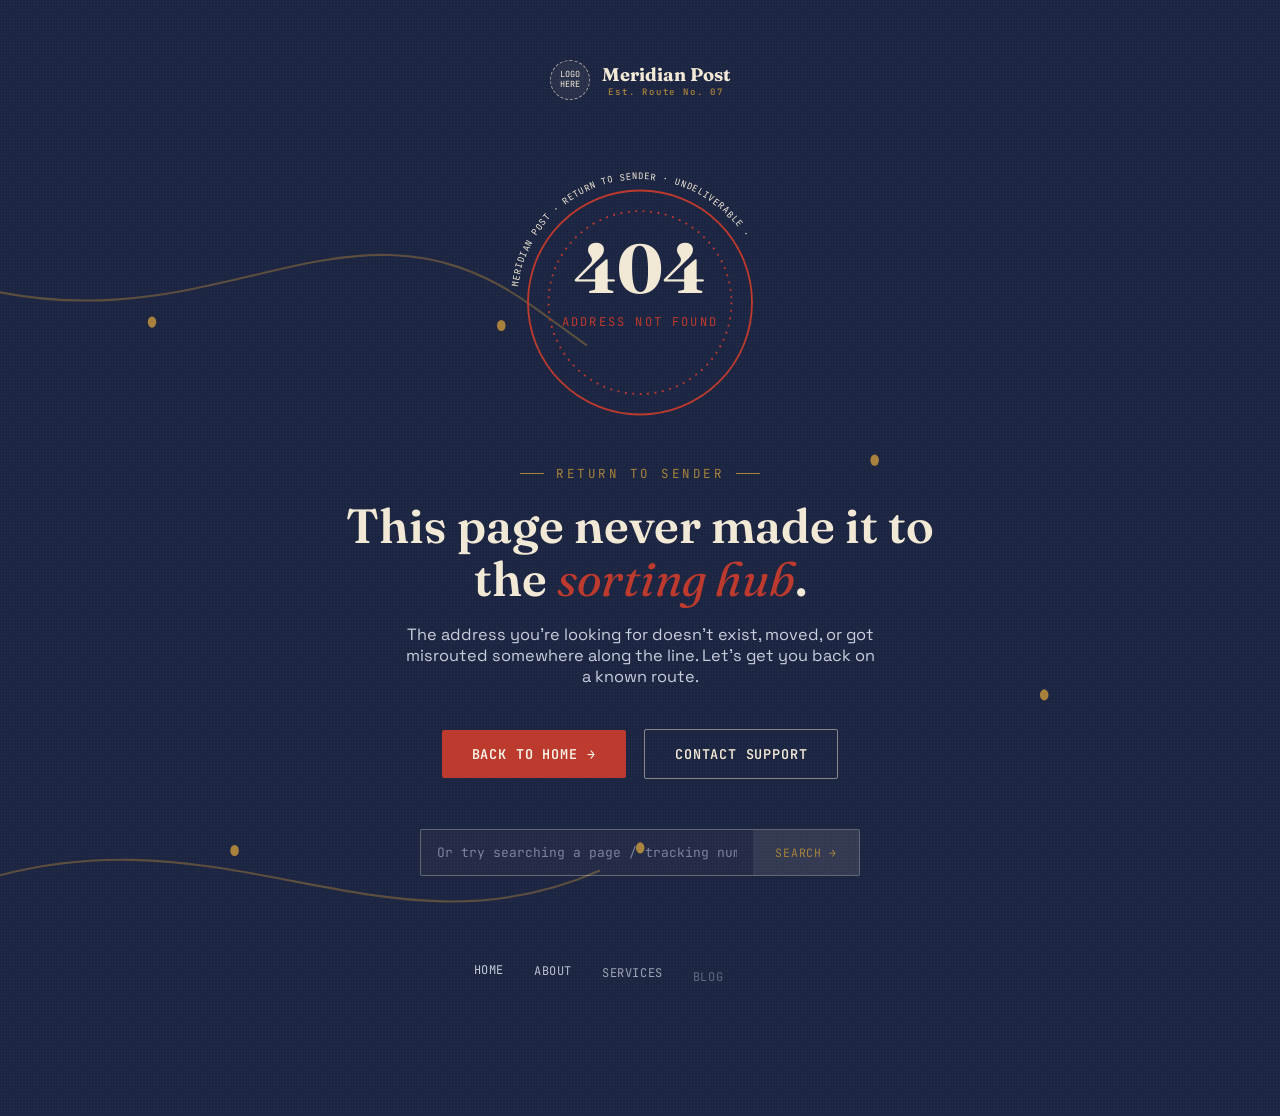
==== 404error.html @ b2aa3aba "first commit" ====
<!DOCTYPE html>
<html lang="en">
<head>
<meta charset="UTF-8">
<meta name="viewport" content="width=device-width, initial-scale=1.0">
<title>404 — Lost in the Mail | Meridian Post</title>
<link rel="preconnect" href="https://fonts.googleapis.com">
<link href="https://fonts.googleapis.com/css2?family=Fraunces:ital,opsz,wght@0,9..144,400;0,9..144,600;0,9..144,700;0,9..144,900;1,9..144,400;1,9..144,600&family=Space+Grotesk:wght@400;500;600;700&family=JetBrains+Mono:wght@400;500;600&display=swap" rel="stylesheet">

<style>
  /* ==========================================================================
     MERIDIAN POST — 404.html
     All CSS for this page lives here, scoped to this single file.
     ========================================================================== */

  :root{
    --navy: #1C2541;
    --navy-deep: #12182E;
    --parchment: #F1E8D6;
    --cream: #FAF5E9;
    --red: #BC3A2E;
    --brass: #A8823C;
    --ink: #211D18;
    --white: #FFFDF8;
    --font-display: 'Fraunces', serif;
    --font-body: 'Space Grotesk', sans-serif;
    --font-mono: 'JetBrains Mono', monospace;
    --ease-post: cubic-bezier(.22,1,.36,1);
  }

  *,*::before,*::after{ box-sizing:border-box; margin:0; padding:0; }

  body{
    font-family: var(--font-body);
    background: var(--navy);
    color: var(--parchment);
    min-height: 100vh;
    overflow-x: hidden;
    -webkit-font-smoothing: antialiased;
  }
  a{ color:inherit; text-decoration:none; }
  button{ font-family:inherit; cursor:pointer; border:none; background:none; }

  ::selection{ background: var(--red); color: var(--cream); }

  @media (prefers-reduced-motion: reduce){
    *{ animation-duration:0.001ms !important; transition-duration:0.001ms !important; }
  }

  /* ---------------------------------------------------------------------- */
  .error-page{
    position: relative;
    min-height: 100vh;
    display:flex;
    flex-direction:column;
    align-items:center;
    justify-content:center;
    text-align:center;
    padding: 60px 24px;
    overflow:hidden;
  }

  .error-noise{
    position:absolute; inset:0; opacity:.05; pointer-events:none;
    background-image: radial-gradient(circle, #fff 1px, transparent 1px);
    background-size: 3px 3px;
  }

  .error-route-svg{ position:absolute; inset:0; width:100%; height:100%; pointer-events:none; }
  .error-route-path{ fill:none; stroke: rgba(168,130,60,.45); stroke-width:1.5; stroke-dasharray: 8 8; }
  .error-dot{ fill: var(--brass); }

  .error-logo{
    position: relative; z-index: 2;
    display:flex; align-items:center; gap:12px;
    margin-bottom: 60px;
  }
  .error-logo-mark{
    width: 40px; height:40px; border-radius:50%;
    border: 1.5px dashed rgba(241,232,214,.6);
    display:flex; align-items:center; justify-content:center;
    font-family: var(--font-mono); font-size:8.5px; text-align:center; color: var(--parchment);
    line-height:1.15; flex-shrink:0; background: rgba(241,232,214,.06);
  }
  .error-logo-text{ font-family: var(--font-display); font-size:1.15rem; font-weight:700; }
  .error-logo-text small{ display:block; font-family: var(--font-mono); font-size:9px; letter-spacing:.2em; color: var(--brass); font-weight:600; }

  /* postmark stamp with 404 struck through */
  .error-postmark{ position:relative; width: min(280px, 70vw); aspect-ratio:1; margin: 0 auto 20px; z-index:2; }
  .error-postmark svg{ width:100%; height:100%; }
  .error-postmark-ring-text{ font-family: var(--font-mono); font-size: 9.6px; letter-spacing:.12em; fill: var(--parchment); }
  .error-postmark-center{ fill:none; stroke: var(--red); stroke-width:2; }
  .error-postmark-num{ font-family: var(--font-display); font-weight:700; font-size: 74px; fill: var(--parchment); }
  .error-postmark-stamped{
    font-family: var(--font-mono); font-size: 13px; letter-spacing:.18em; fill: var(--red);
    text-transform: uppercase;
  }

  .error-eyebrow{
    position: relative; z-index:2;
    font-family: var(--font-mono); font-size: 12.5px; letter-spacing:.2em; text-transform:uppercase;
    color: var(--brass); display:flex; align-items:center; gap:12px; margin-bottom: 18px;
  }
  .error-eyebrow::before, .error-eyebrow::after{ content:''; width:24px; height:1px; background: var(--brass); }

  .error-title{
    position: relative; z-index:2;
    font-family: var(--font-display); font-weight:600; line-height:1.1;
    font-size: clamp(1.9rem, 4.4vw, 3rem); max-width: 640px; margin-bottom: 18px;
  }
  .error-title em{ font-style: italic; color: var(--red); font-weight:400; }

  .error-sub{
    position: relative; z-index:2;
    font-size: 1.02rem; color:#C9CEDD; max-width: 480px; margin-bottom: 42px;
  }

  .error-actions{
    position: relative; z-index:2;
    display:flex; gap: 18px; align-items:center; flex-wrap:wrap; justify-content:center;
    margin-bottom: 50px;
  }

  .btn{
    position: relative; display:inline-flex; align-items:center; gap: 10px;
    padding: 15px 30px; font-family: var(--font-mono); font-size: 13.5px; letter-spacing:.06em;
    text-transform:uppercase; font-weight:600; border-radius: 2px; overflow:hidden;
    transition: transform .5s var(--ease-post);
  }
  .btn-primary{ background: var(--red); color: var(--cream); }
  .btn-primary::before{
    content:''; position:absolute; inset:0; background: var(--brass);
    transform: translateY(101%); transition: transform .45s var(--ease-post); z-index:0;
  }
  .btn-primary span{ position:relative; z-index:1; display:flex; align-items:center; gap:10px; }
  .btn-primary:hover::before{ transform: translateY(0); }
  .btn-primary:hover{ transform: translateY(-2px); }

  .btn-outline{ background: transparent; color: var(--parchment); border: 1.5px solid rgba(241,232,214,.5); }
  .btn-outline:hover{ background: var(--parchment); color: var(--navy); transform: translateY(-2px); }

  .btn-arrow{ display:inline-block; transition: transform .35s var(--ease-post); }
  .btn:hover .btn-arrow{ transform: translateX(5px); }

  /* faux tracking search — "track down this page" easter egg */
  .error-track{
    position: relative; z-index:2;
    width: 100%; max-width: 440px;
    display:flex; border: 1.5px solid rgba(241,232,214,.3); border-radius: 2px; overflow:hidden;
    background: rgba(241,232,214,.04);
  }
  .error-track input{
    flex:1; padding: 14px 16px; border:none; background:transparent; color: var(--parchment);
    font-family: var(--font-mono); font-size:13px;
  }
  .error-track input::placeholder{ color:#7C84A0; }
  .error-track button{
    padding: 0 22px; background: rgba(241,232,214,.08); color: var(--brass);
    font-family: var(--font-mono); font-size:11.5px; text-transform:uppercase; letter-spacing:.06em;
    transition: background .3s ease;
  }
  .error-track button:hover{ background: rgba(241,232,214,.16); }

  .error-track-msg{
    position: relative; z-index:2;
    font-family: var(--font-mono); font-size: 11.5px; color: var(--brass);
    margin-top: 14px; min-height: 16px; opacity:0;
  }
  .error-track-msg.show{ opacity:1; }

  .error-links{
    position: relative; z-index:2;
    margin-top: 56px; display:flex; gap: 30px; flex-wrap:wrap; justify-content:center;
    font-family: var(--font-mono); font-size: 12px; letter-spacing:.05em; text-transform:uppercase;
  }
  .error-links a{ color:#C9CEDD; position:relative; padding-bottom:4px; }
  .error-links a::after{
    content:''; position:absolute; left:0; bottom:0; width:100%; height:1px;
    background: var(--brass); transform: scaleX(0); transform-origin: right; transition: transform .4s var(--ease-post);
  }
  .error-links a:hover::after{ transform: scaleX(1); transform-origin: left; }
  .error-links a:hover{ color: var(--parchment); }

  .error-code-label{
    position: relative; z-index:2;
    font-family: var(--font-mono); font-size: 10.5px; letter-spacing:.2em; text-transform:uppercase;
    color: #7C84A0; margin-top: 60px;
  }

  @media (max-width: 520px){
    .error-actions{ flex-direction:column; width:100%; }
    .error-actions .btn{ width:100%; justify-content:center; }
    .error-links{ gap: 18px 24px; }
  }
</style>
</head>
<body>

<main class="error-page">
  <div class="error-noise"></div>

  <svg class="error-route-svg" viewBox="0 0 1200 800" preserveAspectRatio="none">
    <path class="error-route-path" d="M -50 200 C 200 260, 320 120, 500 220 S 780 380, 1250 300"></path>
    <path class="error-route-path" d="M -50 640 C 220 560, 380 720, 620 600 S 950 460, 1250 560"></path>
    <circle class="error-dot" cx="140" cy="230" r="4"></circle>
    <circle class="error-dot" cx="470" cy="235" r="4"></circle>
    <circle class="error-dot" cx="820" cy="330" r="4"></circle>
    <circle class="error-dot" cx="220" cy="610" r="4"></circle>
    <circle class="error-dot" cx="600" cy="608" r="4"></circle>
    <circle class="error-dot" cx="980" cy="500" r="4"></circle>
  </svg>

  <a href="index.html" class="error-logo">
    <span class="error-logo-mark">LOGO<br>HERE</span>
    <span class="error-logo-text">Meridian Post<small>Est. Route No. 07</small></span>
  </a>

  <div class="error-postmark">
    <svg viewBox="0 0 300 300">
      <circle class="error-postmark-center" cx="150" cy="150" r="120"></circle>
      <circle class="error-postmark-center" cx="150" cy="150" r="98" stroke-dasharray="2 6"></circle>
      <path id="errorRingPath" d="M 150,150 m -132,0 a 132,132 0 1,1 264,0 a 132,132 0 1,1 -264,0" fill="none"></path>
      <text class="error-postmark-ring-text">
        <textPath href="#errorRingPath" startOffset="2%">MERIDIAN POST · RETURN TO SENDER · UNDELIVERABLE · </textPath>
      </text>
      <text class="error-postmark-num" x="150" y="140" text-anchor="middle">404</text>
      <text class="error-postmark-stamped" x="150" y="175" text-anchor="middle">Address Not Found</text>
    </svg>
  </div>

  <div class="error-eyebrow">Return to sender</div>
  <h1 class="error-title">This page never made it to the <em>sorting hub</em>.</h1>
  <p class="error-sub">The address you're looking for doesn't exist, moved, or got misrouted somewhere along the line. Let's get you back on a known route.</p>

  <div class="error-actions">
    <a href="index.html" class="btn btn-primary" id="errorHomeBtn"><span>Back to Home <span class="btn-arrow">→</span></span></a>
    <a href="contact.html" class="btn btn-outline">Contact Support</a>
  </div>

  <form class="error-track" id="errorTrackForm">
    <input type="text" id="errorTrackInput" placeholder="Or try searching a page / tracking number…" autocomplete="off">
    <button type="submit">Search →</button>
  </form>
  <div class="error-track-msg" id="errorTrackMsg"></div>

  <nav class="error-links">
    <a href="index.html">Home</a>
    <a href="about.html">About</a>
    <a href="services.html">Services</a>
    <a href="blog.html">Blog</a>
    <a href="contact.html">Contact</a>
  </nav>

  <div class="error-code-label">Error Code · MP-404-UNDELIVERABLE</div>
</main>

<script src="https://cdnjs.cloudflare.com/ajax/libs/gsap/3.12.5/gsap.min.js"></script>
<script>
  /* ==========================================================================
     MERIDIAN POST — 404.html
     All JS for this page lives here, scoped to this single file.
     ========================================================================== */

  /* ---------------------------------------------------------------------
     1. Route paths draw in on load
  --------------------------------------------------------------------- */
  document.querySelectorAll('.error-route-path').forEach(path => {
    const len = path.getTotalLength ? path.getTotalLength() : 500;
    path.style.strokeDasharray = len;
    path.style.strokeDashoffset = len;
    gsap.to(path, { strokeDashoffset: 0, duration: 2.4, ease: 'power2.inOut', delay: .3 });
  });

  /* ---------------------------------------------------------------------
     2. Entrance timeline
  --------------------------------------------------------------------- */
  const tl = gsap.timeline({ defaults: { ease: 'power4.out' } });
  tl.from('.error-logo', { y: -20, opacity: 0, duration: .6 })
    .from('.error-postmark', { scale: 1.6, opacity: 0, rotate: -25, duration: 1, ease: 'back.out(1.5)' }, .15)
    .from('.error-eyebrow', { y: 16, opacity: 0, duration: .5 }, .55)
    .from('.error-title', { y: 26, opacity: 0, duration: .7 }, .65)
    .from('.error-sub', { y: 20, opacity: 0, duration: .6 }, .8)
    .from('.error-actions .btn', { y: 18, opacity: 0, duration: .5, stagger: .1 }, .95)
    .from('.error-track', { y: 16, opacity: 0, duration: .5 }, 1.1)
    .from('.error-links a', { y: 12, opacity: 0, duration: .4, stagger: .06 }, 1.25)
    .from('.error-code-label', { opacity: 0, duration: .5 }, 1.5);

  /* ambient float on the postmark */
  gsap.to('.error-postmark', { y: -12, duration: 3.2, ease: 'sine.inOut', yoyo: true, repeat: -1, delay: 1.6 });

  /* drifting route dots */
  gsap.to('.error-dot', {
    y: 'random(-14,14)', x: 'random(-10,10)', duration: 4, ease: 'sine.inOut',
    yoyo: true, repeat: -1, stagger: { each: .3, from: 'random' }
  });

  /* ---------------------------------------------------------------------
     3. Magnetic hover on primary CTA
  --------------------------------------------------------------------- */
  const homeBtn = document.getElementById('errorHomeBtn');
  homeBtn.addEventListener('mousemove', e => {
    const r = homeBtn.getBoundingClientRect();
    const x = e.clientX - r.left - r.width / 2;
    const y = e.clientY - r.top - r.height / 2;
    gsap.to(homeBtn, { x: x * 0.25, y: y * 0.45, duration: .5, ease: 'power3.out' });
  });
  homeBtn.addEventListener('mouseleave', () => {
    gsap.to(homeBtn, { x: 0, y: 0, duration: .6, ease: 'elastic.out(1,0.4)' });
  });

  /* ---------------------------------------------------------------------
     4. Playful "track down this page" search — always comes up empty
  --------------------------------------------------------------------- */
  const trackForm = document.getElementById('errorTrackForm');
  const trackInput = document.getElementById('errorTrackInput');
  const trackMsg = document.getElementById('errorTrackMsg');

  trackForm.addEventListener('submit', (e) => {
    e.preventDefault();
    const val = trackInput.value.trim();
    const msg = val
      ? `No route found for "${val}" — it may have been delivered to a different address.`
      : 'Enter something to search for first.';
    trackMsg.textContent = msg;
    gsap.fromTo(trackMsg, { opacity: 0, y: 6 }, { opacity: 1, y: 0, duration: .4, ease: 'power2.out', onStart: () => trackMsg.classList.add('show') });
    gsap.fromTo(trackForm, { x: 0 }, { x: -6, duration: .07, repeat: 5, yoyo: true, ease: 'power1.inOut' });
  });
</script>
</body>
</html>
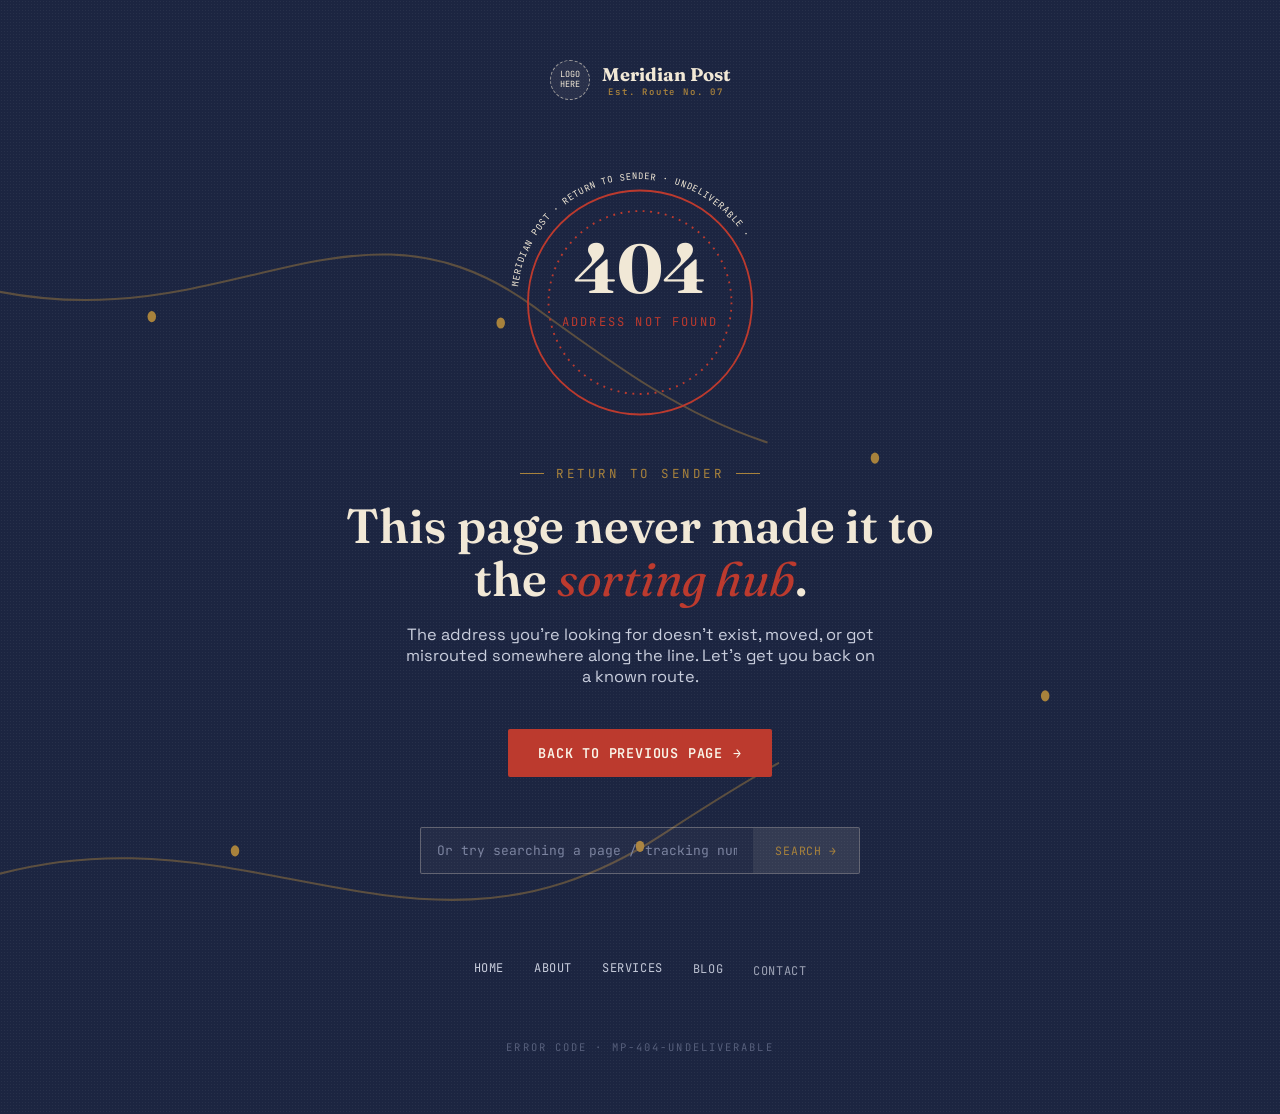
==== commit 612d4faf: "bugs" ====
--- a/404error.html
+++ b/404error.html
@@ -233,8 +233,7 @@
   <p class="error-sub">The address you're looking for doesn't exist, moved, or got misrouted somewhere along the line. Let's get you back on a known route.</p>
 
   <div class="error-actions">
-    <a href="index.html" class="btn btn-primary" id="errorHomeBtn"><span>Back to Home <span class="btn-arrow">→</span></span></a>
-    <a href="contact.html" class="btn btn-outline">Contact Support</a>
+    <button type="button" class="btn btn-primary" id="errorBackBtn" onclick="history.back();"><span>Back to Previous Page <span class="btn-arrow">→</span></span></button>
   </div>
 
   <form class="error-track" id="errorTrackForm">
